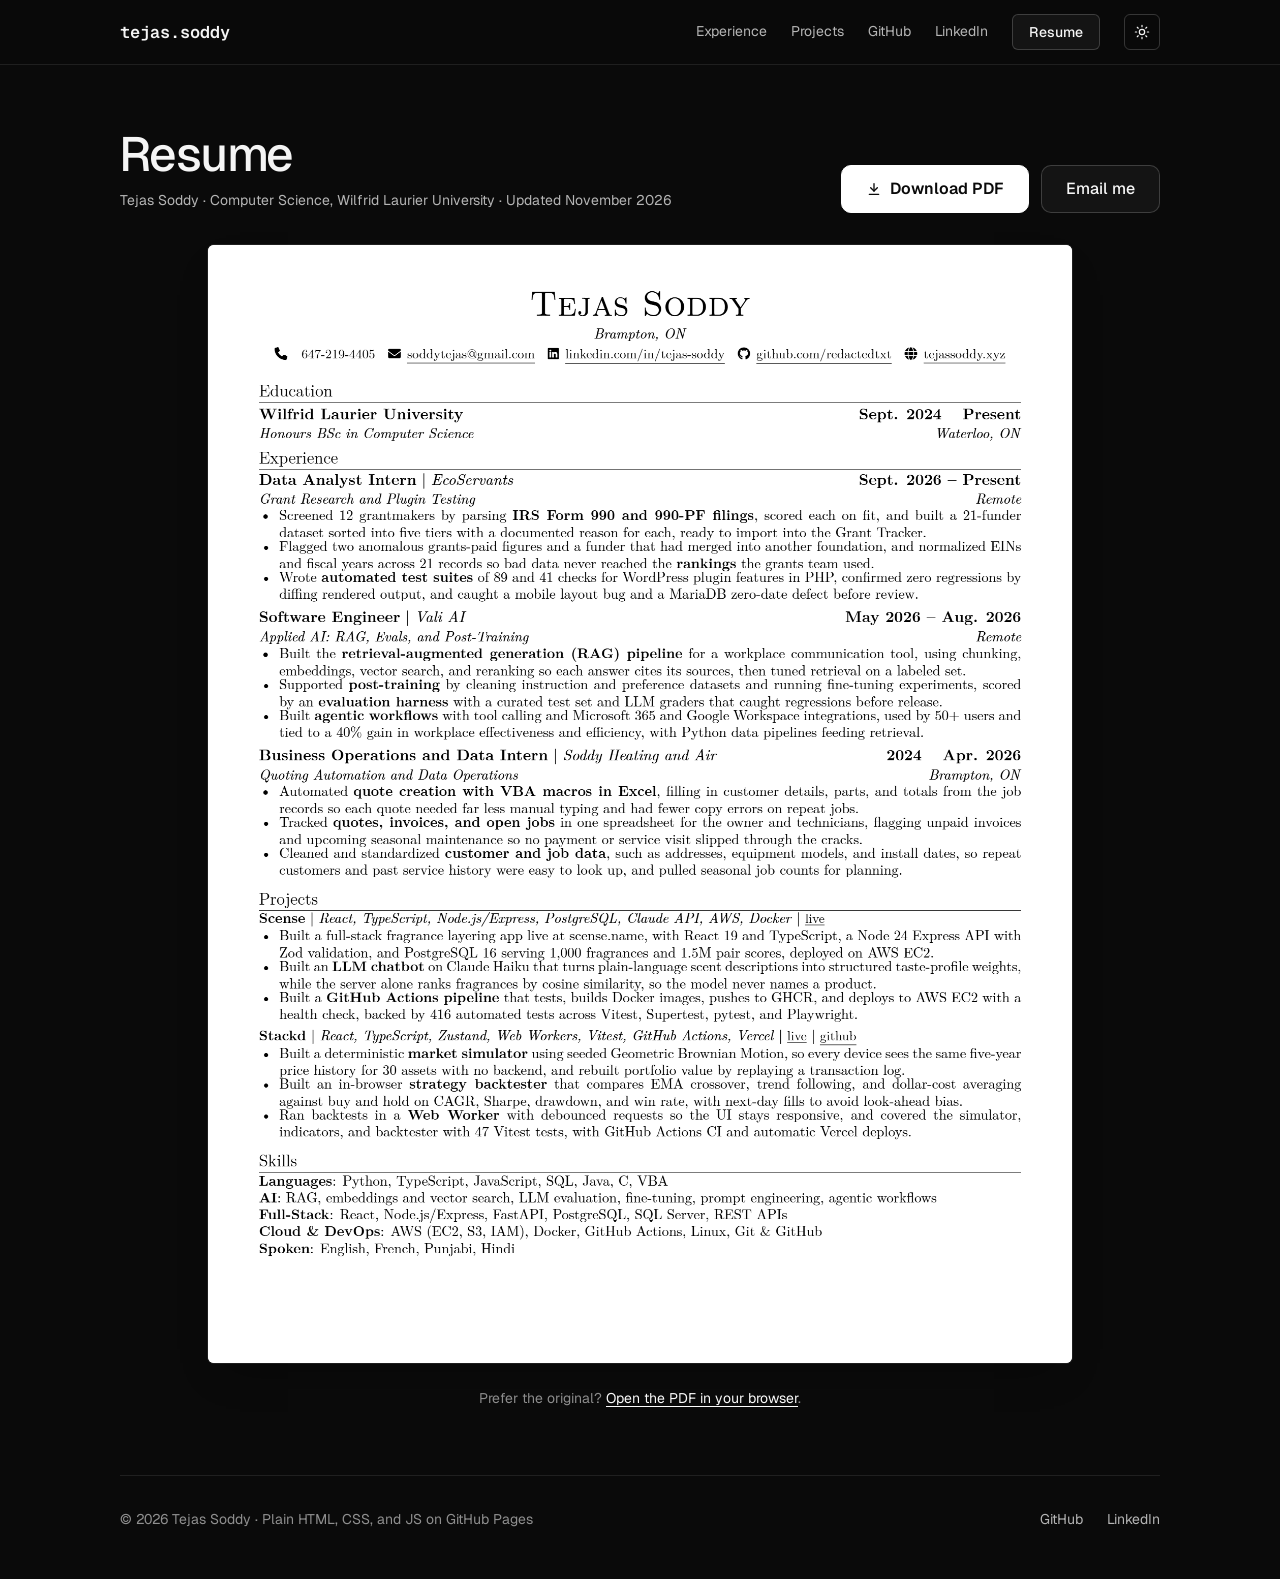
==== resume/index.html @ 7ee111aa "Add /resume page and match the site to the new resume - New /resume page: the resume shown inline on" ====
<!DOCTYPE html>
<html lang="en">
<head>
<meta charset="utf-8">
<meta name="viewport" content="width=device-width, initial-scale=1">
<title>Resume · Tejas Soddy</title>
<meta name="description" content="Resume of Tejas Soddy, Computer Science student at Wilfrid Laurier University. View it here or download the PDF.">
<meta property="og:title" content="Resume · Tejas Soddy">
<meta property="og:description" content="Resume of Tejas Soddy, Computer Science at Wilfrid Laurier University.">
<meta property="og:type" content="website">
<meta property="og:url" content="https://tejassoddy.xyz/resume/">
<link rel="canonical" href="https://tejassoddy.xyz/resume/">
<meta name="theme-color" content="#0a0a0a">
<link rel="icon" href="data:image/svg+xml,%3Csvg xmlns='http://www.w3.org/2000/svg' viewBox='0 0 32 32'%3E%3Crect width='32' height='32' rx='7' fill='%230a0a0a'/%3E%3Ctext x='16' y='21' font-family='monospace' font-weight='700' font-size='13' fill='%23ffffff' text-anchor='middle'%3ETS%3C/text%3E%3Crect x='9' y='24' width='14' height='2' fill='%23ffffff'/%3E%3C/svg%3E">
<script>
  document.documentElement.classList.add("js");
  try { var t = localStorage.getItem("theme"); if (t === "light" || t === "dark") document.documentElement.dataset.theme = t; } catch (e) {}
</script>
<link rel="preconnect" href="https://fonts.googleapis.com">
<link rel="preconnect" href="https://fonts.gstatic.com" crossorigin>
<link rel="stylesheet" href="https://fonts.googleapis.com/css2?family=Geist:wght@300..700&family=Geist+Mono:wght@400..600&display=swap">
<link rel="stylesheet" href="../styles.css?v=10">
</head>
<body>

<header class="nav">
  <div class="wrap nav-inner">
    <a class="wordmark" href="../" aria-label="Tejas Soddy, home">tejas<span>.</span>soddy</a>
    <nav aria-label="Primary">
      <a class="nav-link hide-sm" href="../#experience">Experience</a>
      <a class="nav-link hide-sm" href="../#projects">Projects</a>
      <a class="nav-link" href="https://github.com/redactedtxt" target="_blank" rel="noopener">GitHub</a>
      <a class="nav-link hide-xs" href="https://www.linkedin.com/in/tejas-soddy/" target="_blank" rel="noopener">LinkedIn</a>
      <a class="btn btn-sm" href="./" aria-current="page">Resume</a>
      <button class="theme-toggle" type="button" aria-label="Switch to light theme">
        <svg class="i-sun" viewBox="0 0 24 24" aria-hidden="true"><circle cx="12" cy="12" r="4"/><path d="M12 2v2M12 20v2M4.93 4.93l1.41 1.41M17.66 17.66l1.41 1.41M2 12h2M20 12h2M4.93 19.07l1.41-1.41M17.66 6.34l1.41-1.41"/></svg>
        <svg class="i-moon" viewBox="0 0 24 24" aria-hidden="true"><path d="M21 12.8A9 9 0 1 1 11.2 3a7 7 0 0 0 9.8 9.8z"/></svg>
      </button>
    </nav>
  </div>
</header>

<main class="resume wrap">
  <div class="resume-head">
    <div>
      <h1>Resume</h1>
      <p class="resume-sub">Tejas Soddy · Computer Science, Wilfrid Laurier University · Updated November 2026</p>
    </div>
    <div class="resume-actions">
      <a class="btn btn-primary btn-lg" href="../assets/Tejas_Soddy_Resume.pdf?v=3" download="Tejas_Soddy_Resume.pdf">
        <svg viewBox="0 0 24 24" aria-hidden="true"><path d="M12 4v11"/><path d="M7 10l5 5 5-5"/><path d="M5 20h14"/></svg>
        Download PDF
      </a>
      <a class="btn btn-lg" href="mailto:soddytejas@gmail.com">Email me</a>
    </div>
  </div>

  <!-- The resume, pre-rendered from the PDF (assets/resume-page-1.png) so it shows instantly on
       every device. The PDF's links sit on top as real links, and the full text follows for
       screen readers. To refresh after a new resume, see README.md. -->
  <div class="resume-pages">
    <div class="resume-page">
      <img src="../assets/resume-page-1.png?v=1" width="1700" height="2200" alt="" decoding="async">
      <a class="resume-link" href="mailto:soddytejas@gmail.com" aria-label="Email soddytejas@gmail.com" style="left:23.044%;top:8.869%;width:14.783%;height:1.608%"></a>
      <a class="resume-link" href="https://www.linkedin.com/in/tejas-soddy" target="_blank" rel="noopener" aria-label="LinkedIn: linkedin.com/in/tejas-soddy" style="left:41.349%;top:8.869%;width:18.466%;height:1.608%"></a>
      <a class="resume-link" href="https://github.com/redactedtxt" target="_blank" rel="noopener" aria-label="GitHub: github.com/redactedtxt" style="left:63.475%;top:8.869%;width:15.65%;height:1.608%"></a>
      <a class="resume-link" href="https://tejassoddy.xyz/" target="_blank" rel="noopener" aria-label="Website: tejassoddy.xyz" style="left:82.83%;top:8.869%;width:9.469%;height:1.608%"></a>
      <a class="resume-link" href="https://scense.name/" target="_blank" rel="noopener" aria-label="Scense, live site" style="left:69.097%;top:59.352%;width:2.259%;height:1.608%"></a>
      <a class="resume-link" href="https://stackd-phi.vercel.app/" target="_blank" rel="noopener" aria-label="Stackd, live site" style="left:67.023%;top:69.855%;width:2.259%;height:1.608%"></a>
      <a class="resume-link" href="https://github.com/redactedtxt/stackd" target="_blank" rel="noopener" aria-label="Stackd on GitHub" style="left:70.819%;top:69.855%;width:4.225%;height:1.608%"></a>
    </div>
  </div>

  <div class="sr-only">
    <h2>Tejas Soddy</h2>
    <p>Brampton, ON. 647-219-4405. soddytejas@gmail.com. linkedin.com/in/tejas-soddy. github.com/redactedtxt. tejassoddy.xyz</p>
    <h2>Education</h2>
    <p>Wilfrid Laurier University, Honours BSc in Computer Science, Waterloo, ON. Sept. 2024 to present.</p>
    <h2>Experience</h2>
    <h3>Data Analyst Intern, EcoServants. Grant Research and Plugin Testing. Remote. Sept. 2026 to present.</h3>
    <ul>
      <li>Screened 12 grantmakers by parsing IRS Form 990 and 990-PF filings, scored each on fit, and built a 21-funder dataset sorted into five tiers with a documented reason for each, ready to import into the Grant Tracker.</li>
      <li>Flagged two anomalous grants-paid figures and a funder that had merged into another foundation, and normalized EINs and fiscal years across 21 records so bad data never reached the rankings the grants team used.</li>
      <li>Wrote automated test suites of 89 and 41 checks for WordPress plugin features in PHP, confirmed zero regressions by diffing rendered output, and caught a mobile layout bug and a MariaDB zero-date defect before review.</li>
    </ul>
    <h3>Software Engineer, Vali AI. Applied AI: RAG, Evals, and Post-Training. Remote. May 2026 to Aug. 2026.</h3>
    <ul>
      <li>Built the retrieval-augmented generation (RAG) pipeline for a workplace communication tool, using chunking, embeddings, vector search, and reranking so each answer cites its sources, then tuned retrieval on a labeled set.</li>
      <li>Supported post-training by cleaning instruction and preference datasets and running fine-tuning experiments, scored by an evaluation harness with a curated test set and LLM graders that caught regressions before release.</li>
      <li>Built agentic workflows with tool calling and Microsoft 365 and Google Workspace integrations, used by 50+ users and tied to a 40% gain in workplace effectiveness and efficiency, with Python data pipelines feeding retrieval.</li>
    </ul>
    <h3>Business Operations and Data Intern, Soddy Heating and Air. Quoting Automation and Data Operations. Brampton, ON. 2024 to Apr. 2026.</h3>
    <ul>
      <li>Automated quote creation with VBA macros in Excel, filling in customer details, parts, and totals from the job records so each quote needed far less manual typing and had fewer copy errors on repeat jobs.</li>
      <li>Tracked quotes, invoices, and open jobs in one spreadsheet for the owner and technicians, flagging unpaid invoices and upcoming seasonal maintenance so no payment or service visit slipped through the cracks.</li>
      <li>Cleaned and standardized customer and job data, such as addresses, equipment models, and install dates, so repeat customers and past service history were easy to look up, and pulled seasonal job counts for planning.</li>
    </ul>
    <h2>Projects</h2>
    <h3>Scense: React, TypeScript, Node.js/Express, PostgreSQL, Claude API, AWS, Docker. Live.</h3>
    <ul>
      <li>Built a full-stack fragrance layering app live at scense.name, with React 19 and TypeScript, a Node 24 Express API with Zod validation, and PostgreSQL 16 serving 1,000 fragrances and 1.5M pair scores, deployed on AWS EC2.</li>
      <li>Built an LLM chatbot on Claude Haiku that turns plain-language scent descriptions into structured taste-profile weights, while the server alone ranks fragrances by cosine similarity, so the model never names a product.</li>
      <li>Built a GitHub Actions pipeline that tests, builds Docker images, pushes to GHCR, and deploys to AWS EC2 with a health check, backed by 416 automated tests across Vitest, Supertest, pytest, and Playwright.</li>
    </ul>
    <h3>Stackd: React, TypeScript, Zustand, Web Workers, Vitest, GitHub Actions, Vercel. Live, on GitHub.</h3>
    <ul>
      <li>Built a deterministic market simulator using seeded Geometric Brownian Motion, so every device sees the same five-year price history for 30 assets with no backend, and rebuilt portfolio value by replaying a transaction log.</li>
      <li>Built an in-browser strategy backtester that compares EMA crossover, trend following, and dollar-cost averaging against buy and hold on CAGR, Sharpe, drawdown, and win rate, with next-day fills to avoid look-ahead bias.</li>
      <li>Ran backtests in a Web Worker with debounced requests so the UI stays responsive, and covered the simulator, indicators, and backtester with 47 Vitest tests, with GitHub Actions CI and automatic Vercel deploys.</li>
    </ul>
    <h2>Skills</h2>
    <ul>
      <li>Languages: Python, TypeScript, JavaScript, SQL, Java, C, VBA</li>
      <li>AI: RAG, embeddings and vector search, LLM evaluation, fine-tuning, prompt engineering, agentic workflows</li>
      <li>Full-Stack: React, Node.js/Express, FastAPI, PostgreSQL, SQL Server, REST APIs</li>
      <li>Cloud and DevOps: AWS (EC2, S3, IAM), Docker, GitHub Actions, Linux, Git and GitHub</li>
      <li>Spoken: English, French, Punjabi, Hindi</li>
    </ul>
  </div>

  <p class="resume-foot">Prefer the original? <a href="../assets/Tejas_Soddy_Resume.pdf?v=3" target="_blank" rel="noopener">Open the PDF in your browser</a>.</p>
</main>

<footer class="wrap footer">
  <div class="footer-inner">
    <p>© 2026 Tejas Soddy · Plain HTML, CSS, and JS on GitHub Pages</p>
    <nav aria-label="Elsewhere">
      <a href="https://github.com/redactedtxt" target="_blank" rel="noopener">GitHub</a>
      <a href="https://www.linkedin.com/in/tejas-soddy/" target="_blank" rel="noopener">LinkedIn</a>
    </nav>
  </div>
</footer>

<script src="../script.js?v=6"></script>
</body>
</html>
---- styles.css ----
/* Tejas Soddy · portfolio
   Everything below draws from the tokens in :root. Change a token, not a one-off value.
   Strictly black and white: every color is a neutral gray. The "accent" is full-strength
   ink (white on dark, black on light), so emphasis comes from contrast, not hue.
   Mono is reserved for code-like things: the wordmark, scores, and tech tags. */

/* ================= Tokens ================= */

:root {
  /* Spacing: 4px base */
  --s-1: 0.25rem;   /*  4 */
  --s-2: 0.5rem;    /*  8 */
  --s-3: 0.75rem;   /* 12 */
  --s-4: 1rem;      /* 16 */
  --s-5: 1.5rem;    /* 24 */
  --s-6: 2rem;      /* 32 */
  --s-7: 3rem;      /* 48 */
  --s-8: 4rem;      /* 64 */
  --s-9: 6rem;      /* 96 */

  /* Type scale */
  --t-xs: 0.75rem;
  --t-sm: 0.875rem;
  --t-base: 1rem;
  --t-md: 1.0625rem;
  --t-lg: 1.25rem;
  --t-xl: 1.75rem;
  --t-2xl: clamp(1.875rem, 3.2vw, 2.375rem);
  --t-3xl: clamp(2rem, 4.4vw, 3rem);
  --t-display: clamp(3rem, 7.5vw, 5rem);
  --lh-tight: 1.08;
  --lh-body: 1.7;

  /* Radius. Nested corners follow inner = outer - inset. */
  --r-sm: 0.375rem;   /*  6 */
  --r-md: 0.625rem;   /* 10 */
  --r-lg: 1rem;       /* 16 */
  --card-inset: var(--s-2);                         /* gap between card edge and its image */
  --r-inner: calc(var(--r-lg) - var(--card-inset)); /* 16 - 8 = 8 */

  --font: "Geist", -apple-system, BlinkMacSystemFont, "Segoe UI", sans-serif;
  --mono: "Geist Mono", ui-monospace, "Cascadia Code", Consolas, monospace;
  --ease: cubic-bezier(0.2, 0.7, 0.2, 1);

  /* Color: dark (default). Text pairs are checked against WCAG AA (4.5:1). */
  --bg: #0a0a0a;
  --surface: #141414;
  --surface-2: #1c1c1c;
  --fg: #f5f5f5;
  --muted: #b5b5b5;
  --subtle: #8f8f8f;
  --line: rgba(255, 255, 255, 0.09);
  --line-strong: rgba(255, 255, 255, 0.18);
  --nav-bg: rgba(10, 10, 10, 0.85);
  --skeleton: #1c1c1c;
  --skeleton-hi: #262626;

  --accent: #ffffff;
  --accent-soft: rgba(255, 255, 255, 0.04);
  --accent-line: rgba(255, 255, 255, 0.3);
  --on-accent: #0a0a0a;
  --hover-on-accent: rgba(0, 0, 0, 0.1);   /* darkens the white buttons on hover */
  --ok: #ffffff;                            /* "live" and "copied" use full ink, no hue */
  --ok-soft: rgba(255, 255, 255, 0.06);
  --ok-line: rgba(255, 255, 255, 0.35);
  --copied: #c8c8c8;
  --on-copied: #0a0a0a;
  color-scheme: dark;
}

:root[data-theme="light"] {
  --bg: #fafafa;
  --surface: #ffffff;
  --surface-2: #f0f0f0;
  --fg: #0a0a0a;
  --muted: #474747;
  --subtle: #6b6b6b;
  --line: rgba(0, 0, 0, 0.09);
  --line-strong: rgba(0, 0, 0, 0.2);
  --nav-bg: rgba(250, 250, 250, 0.88);
  --skeleton: #ececec;
  --skeleton-hi: #f6f6f6;

  --accent: #0a0a0a;
  --accent-soft: rgba(0, 0, 0, 0.025);
  --accent-line: rgba(0, 0, 0, 0.3);
  --on-accent: #ffffff;
  --hover-on-accent: rgba(255, 255, 255, 0.16);   /* lightens the black buttons on hover */
  --ok: #0a0a0a;
  --ok-soft: rgba(0, 0, 0, 0.04);
  --ok-line: rgba(0, 0, 0, 0.35);
  --copied: #3d3d3d;
  --on-copied: #ffffff;
  color-scheme: light;
}

/* ================= Base ================= */

* { margin: 0; padding: 0; box-sizing: border-box; }

html { scroll-behavior: smooth; scroll-padding-top: var(--s-8); }

body {
  background: var(--bg);
  color: var(--fg);
  font-family: var(--font);
  font-size: var(--t-base);
  line-height: var(--lh-body);
  -webkit-font-smoothing: antialiased;
  overflow-x: hidden;
}

h1, h2, h3 { font-weight: 500; letter-spacing: -0.03em; line-height: var(--lh-tight); text-wrap: balance; }
p, li, dd { text-wrap: pretty; }

::selection { background: var(--accent); color: var(--on-accent); }

a { color: inherit; }
img { display: block; max-width: 100%; height: auto; }

.wrap { width: 100%; max-width: 68rem; margin: 0 auto; padding: 0 var(--s-5); }

.sr-only { position: absolute; width: 1px; height: 1px; overflow: hidden; clip: rect(0 0 0 0); white-space: nowrap; }

a:focus-visible, button:focus-visible { outline: 2px solid var(--accent); outline-offset: 3px; border-radius: var(--r-sm); }

/* ================= Buttons ================= */

.btn {
  display: inline-flex; align-items: center; justify-content: center; gap: var(--s-2);
  height: 2.75rem; padding: 0 var(--s-5);
  border-radius: var(--r-md);
  border: 1px solid var(--line-strong);
  background: var(--surface);
  color: var(--fg);
  font: 500 var(--t-sm)/1 var(--font);
  text-decoration: none;
  cursor: pointer;
  transition: border-color 0.15s ease, background-color 0.15s ease, color 0.15s ease, transform 0.1s ease;
}
.btn:hover { border-color: var(--accent-line); }
.btn:active { transform: translateY(1px) scale(0.98); }
.btn svg { width: 1rem; height: 1rem; fill: none; stroke: currentColor; stroke-width: 2; stroke-linecap: round; stroke-linejoin: round; }

.btn-primary { background: var(--accent); border-color: var(--accent); color: var(--on-accent); font-weight: 600; }
.btn-primary:hover { border-color: var(--accent); box-shadow: inset 0 0 0 999px var(--hover-on-accent); }

.btn-lg { height: 3rem; font-size: var(--t-base); }
.btn-sm { height: 2.25rem; padding: 0 var(--s-4); border-radius: var(--r-sm); }

/* ================= Nav ================= */

.nav {
  position: sticky; top: 0; z-index: 50;
  background: var(--nav-bg);
  backdrop-filter: blur(14px); -webkit-backdrop-filter: blur(14px);
  border-bottom: 1px solid var(--line);
}

.nav-inner { display: flex; align-items: center; justify-content: space-between; height: 4rem; }

.wordmark { font-family: var(--mono); font-size: var(--t-md); font-weight: 600; text-decoration: none; white-space: nowrap; }
.wordmark span { color: var(--accent); }

.nav nav { display: flex; align-items: center; gap: var(--s-5); }
.nav-link { font-size: var(--t-sm); color: var(--muted); text-decoration: none; transition: color 0.15s ease; }
.nav-link:hover { color: var(--fg); }

.theme-toggle {
  display: grid; place-items: center;
  width: 2.25rem; height: 2.25rem;
  border-radius: var(--r-sm);
  border: 1px solid var(--line-strong);
  background: transparent;
  color: var(--fg);
  cursor: pointer;
  transition: border-color 0.15s ease;
}
.theme-toggle:hover { border-color: var(--accent-line); }
.theme-toggle svg { grid-area: 1 / 1; width: 1rem; height: 1rem; fill: none; stroke: currentColor; stroke-width: 1.8; stroke-linecap: round; transition: transform 0.35s var(--ease), opacity 0.2s ease; }
/* The incoming icon rotates in, so the click visibly registers */
.i-moon { opacity: 0; transform: rotate(-90deg) scale(0.6); }
:root[data-theme="light"] .i-sun { opacity: 0; transform: rotate(90deg) scale(0.6); }
:root[data-theme="light"] .i-moon { opacity: 1; transform: none; }

/* ================= Hero ================= */

.hero {
  display: grid;
  grid-template-columns: minmax(0, 1.1fr) minmax(0, 1fr);
  gap: var(--s-8);
  align-items: center;
  padding-top: var(--s-9);
  padding-bottom: var(--s-9);
}

.hero h1 {
  font-size: var(--t-display);
  letter-spacing: -0.04em;
  line-height: 1;
  margin-left: -0.05em;          /* optical: the T's side bearing makes it look indented */
}

.hero-sub { font-size: var(--t-lg); color: var(--fg); margin-top: var(--s-4); }

.hero-bio { max-width: 34rem; margin-top: var(--s-5); color: var(--muted); font-size: var(--t-md); line-height: 1.8; }

.hero-actions { display: flex; flex-wrap: wrap; gap: var(--s-3); margin-top: var(--s-6); }

/* ---- Fragrance wheel demo ---- */

.wheel-demo { width: 100%; max-width: 26rem; justify-self: end; }

.wheel-head { display: flex; align-items: center; justify-content: space-between; gap: var(--s-4); flex-wrap: wrap; }
.wheel-title { font-size: var(--t-sm); font-weight: 600; }

/* Segmented control for Enhance / Soften */
.seg { display: inline-flex; padding: 3px; gap: 2px; border-radius: var(--r-md); background: var(--surface-2); border: 1px solid var(--line); }
.seg button {
  font: 500 var(--t-sm)/1 var(--font);
  padding: 0.5rem 0.85rem;
  border: 0; border-radius: calc(var(--r-md) - 3px);   /* inner = outer - padding */
  background: transparent; color: var(--muted);
  cursor: pointer;
  transition: background-color 0.15s ease, color 0.15s ease;
}
.seg button:hover { color: var(--fg); }
.seg button[aria-pressed="true"] { background: var(--surface); color: var(--fg); box-shadow: 0 1px 2px rgba(0, 0, 0, 0.25); }

.wheel { display: block; width: 100%; height: auto; margin-top: var(--s-3); overflow: visible; }
.wheel .seg-g { cursor: pointer; outline: none; }
.wheel .track { fill: var(--surface-2); }
.wheel .heat { fill: var(--accent); transition: fill-opacity 0.3s ease; }
.wheel .label { fill: var(--fg); font: 500 13px var(--font); pointer-events: none; transition: fill 0.2s ease; }
.wheel .seg-g.base .heat { fill: var(--fg); fill-opacity: 1 !important; }
.wheel .seg-g.base .label { fill: var(--bg); font-weight: 600; }
/* Labels flip to the opposite ink once a segment gets dark or light enough (see script.js) */
.wheel .seg-g.hi .label, .wheel .seg-g.mid .label { fill: var(--on-accent); }
:root[data-theme="light"] .wheel .seg-g.mid .label { fill: var(--fg); }
.wheel .seg-g:hover .track { fill: var(--line-strong); }
.wheel .seg-g:focus-visible .outline { stroke: var(--accent); stroke-width: 3; }
.wheel .outline { fill: none; stroke: transparent; }

.wheel .hub { fill: var(--bg); }
.wheel .hub-mode { fill: var(--subtle); font: 500 13px var(--font); text-transform: uppercase; letter-spacing: 0.08em; }
.wheel .hub-name { fill: var(--fg); font: 600 22px var(--font); letter-spacing: -0.02em; }

.partners-wrap { margin-top: var(--s-4); }
.partners-label { font-size: var(--t-xs); font-weight: 600; color: var(--subtle); }
.partners { list-style: none; display: grid; grid-template-columns: repeat(2, minmax(0, 1fr)); gap: var(--s-1) var(--s-5); margin-top: var(--s-2); }
.partners li { display: flex; justify-content: space-between; gap: var(--s-3); font-size: var(--t-sm); padding: 0.3rem 0; border-bottom: 1px solid var(--line); }
.partners .score { font-family: var(--mono); font-variant-numeric: tabular-nums; color: var(--accent); }

.wheel-demo figcaption { margin-top: var(--s-4); font-size: var(--t-sm); color: var(--muted); line-height: var(--lh-body); }
.wheel-demo figcaption strong { color: var(--fg); font-weight: 600; }
.wheel-demo figcaption a { color: var(--accent); text-underline-offset: 3px; }
.wheel-noscript { margin-top: var(--s-3); font-size: var(--t-sm); color: var(--muted); }

/* ================= Sections ================= */

.experience, .projects, .toolkit { padding-top: var(--s-9); }
.contact { padding-top: var(--s-9); padding-bottom: var(--s-9); }

.section-title {
  font-size: var(--t-3xl);
  max-width: 42rem;
  margin-bottom: var(--s-7);
  margin-left: -0.03em;
}

/* ================= Cards ================= */

.card {
  border: 1px solid var(--line);
  border-radius: var(--r-lg);
  background: var(--surface);
  padding: var(--card-inset);
  display: flex; flex-direction: column;
  transition: border-color 0.2s ease;
}
.card:hover { border-color: var(--line-strong); }

/* Images sit inset in the card, with concentric corners */
.media {
  display: block;
  border-radius: var(--r-inner);
  overflow: hidden;
  aspect-ratio: 16 / 10;
  background: var(--skeleton);
}
.media img { width: 100%; height: 100%; object-fit: cover; object-position: top center; }

/* Loading state: a soft shimmer until the image arrives, then a quick fade in */
.js .media img { opacity: 0; transition: opacity 0.35s ease; }
.js .media.is-loaded img { opacity: 1; }
.js .media:not(.is-loaded) {
  background: linear-gradient(100deg, var(--skeleton) 30%, var(--skeleton-hi) 50%, var(--skeleton) 70%) 0 0 / 300% 100%;
  animation: shimmer 1.4s linear infinite;
}
@keyframes shimmer { to { background-position: -150% 0; } }

.card-body { display: flex; flex-direction: column; flex: 1; padding: var(--s-5) var(--s-4) var(--s-4); }

.badges { display: flex; gap: var(--s-2); }
.badge {
  display: inline-flex; align-items: center; gap: 0.35rem;
  font-size: var(--t-xs); font-weight: 500;
  padding: 0.2rem 0.55rem;
  border: 1px solid var(--line-strong);
  border-radius: var(--r-sm);
  color: var(--muted);
}
.badge-live { color: var(--ok); border-color: var(--ok-line); background: var(--ok-soft); }
.badge-live .dot { width: 0.4rem; height: 0.4rem; border-radius: 50%; background: currentColor; }

.card h3 { font-size: var(--t-xl); margin-top: var(--s-3); }

.desc { color: var(--muted); margin-top: var(--s-3); max-width: 36rem; }

.role { color: var(--muted); margin-top: var(--s-3); font-size: var(--t-sm); line-height: var(--lh-body); max-width: 36rem; }
.role strong { color: var(--fg); font-weight: 600; }

.tags { list-style: none; display: flex; flex-wrap: wrap; gap: var(--s-1) var(--s-2); margin-top: var(--s-4); }
.tags li {
  font-family: var(--mono); font-size: var(--t-xs);
  font-variant-numeric: tabular-nums;
  padding: 0.15rem 0.5rem;
  border-radius: var(--r-sm);
  color: var(--muted);
  background: var(--surface-2);
}

.links { display: flex; gap: var(--s-5); margin-top: auto; padding-top: var(--s-5); }
.links a {
  display: inline-flex; align-items: baseline; gap: 0.2rem;
  font-size: var(--t-sm); font-weight: 500;
  color: var(--accent);
  text-decoration: none;
}
.links a span { display: inline-block; transition: transform 0.15s ease; }
.links a:hover { text-decoration: underline; text-underline-offset: 4px; }
.links a:hover span { transform: translate(2px, -2px); }

/* ---- Featured: the biggest thing on the page ---- */

.featured { margin-bottom: var(--s-5); }
.featured .media { aspect-ratio: 16 / 8; }
.featured .media img { object-position: 50% 20%; }
.featured h3 { font-size: var(--t-2xl); }

.featured-body {
  display: grid;
  grid-template-columns: minmax(0, 1.05fr) minmax(0, 1fr);
  gap: var(--s-7);
  padding: var(--s-6) var(--s-5) var(--s-5);
}
.featured-main { display: flex; flex-direction: column; }
.featured-main .links { margin-top: 0; }

.points { list-style: none; display: grid; gap: var(--s-5); align-content: start; padding-top: var(--s-1); }
.points li { color: var(--muted); font-size: var(--t-sm); line-height: var(--lh-body); }
.points strong { display: block; margin-bottom: var(--s-1); color: var(--fg); font-size: var(--t-base); font-weight: 600; }

.grid { display: grid; grid-template-columns: repeat(2, minmax(0, 1fr)); gap: var(--s-5); }

/* ================= Experience ================= */
/* A dated list, not cards: dates in a narrow left column, the role on the right */

.roles { list-style: none; display: grid; gap: var(--s-7); }
.role-item { display: grid; grid-template-columns: 11rem minmax(0, 1fr); gap: var(--s-6); }
.role-when { font-size: var(--t-sm); color: var(--subtle); font-variant-numeric: tabular-nums; padding-top: 0.35rem; }
.role-main h3 { font-size: var(--t-xl); }
.role-org { color: var(--muted); font-weight: 400; }
.role-where { margin-top: var(--s-1); font-size: var(--t-sm); color: var(--subtle); }
.role-points { list-style: disc; margin-top: var(--s-4); padding-left: 1.1rem; display: grid; gap: var(--s-2); max-width: 46rem; }
.role-points li { color: var(--muted); line-height: var(--lh-body); }
.role-points li::marker { color: var(--subtle); }
.meta { margin-top: var(--s-4); font: 400 var(--t-xs)/1.6 var(--mono); color: var(--subtle); }

/* ================= Toolkit ================= */

.skills { display: grid; grid-template-columns: repeat(3, minmax(0, 1fr)); gap: var(--s-6) var(--s-7); }
.skills dt { font-size: var(--t-sm); font-weight: 600; color: var(--fg); }
.skills dd { margin-top: var(--s-2); color: var(--muted); font-size: var(--t-sm); line-height: var(--lh-body); }

/* ================= Contact ================= */

.contact-card {
  border: 1px solid var(--accent-line);
  border-radius: var(--r-lg);
  background: linear-gradient(180deg, var(--accent-soft), transparent 70%), var(--surface);
  padding: var(--s-8) var(--s-7);
}
.contact .section-title { margin-bottom: 0; }
.contact-sub { margin-top: var(--s-4); max-width: 38rem; color: var(--muted); font-size: var(--t-md); }
.contact-actions { display: flex; flex-wrap: wrap; gap: var(--s-3); margin-top: var(--s-6); }

/* Email split button: the address is a mailto link, the icon on its right copies it.
   Both halves share the primary styling so it reads as one button. */
.email-btn {
  display: inline-flex; align-items: stretch;
  height: 3rem;
  border-radius: var(--r-md);
  background: var(--accent);
  color: var(--on-accent);
}
.email-main, .email-copy {
  display: inline-flex; align-items: center; justify-content: center;
  color: inherit; background: transparent; border: 0;
  font: 600 var(--t-base)/1 var(--font);
  text-decoration: none;
  cursor: pointer;
  transition: background-color 0.15s ease, transform 0.1s ease;
}
.email-main { padding: 0 var(--s-5); border-radius: var(--r-md) 0 0 var(--r-md); }
.email-copy {
  position: relative;
  width: 3rem;
  border-left: 1px solid color-mix(in srgb, var(--on-accent) 22%, transparent);
  border-radius: 0 var(--r-md) var(--r-md) 0;
}
.email-main:hover, .email-copy:hover { background: var(--hover-on-accent); }
.email-main:active, .email-copy:active { transform: translateY(1px); }
.email-copy svg { width: 1.1rem; height: 1.1rem; fill: none; stroke: currentColor; stroke-width: 2; stroke-linecap: round; stroke-linejoin: round; }
.email-copy .i-check { display: none; }

/* Tooltip: "Copy" on hover or focus, "Copied" in green after a click */
.tip {
  position: absolute; bottom: calc(100% + var(--s-2)); left: 50%;
  transform: translate(-50%, 4px);
  padding: 0.3rem 0.55rem;
  border-radius: var(--r-sm);
  background: var(--fg); color: var(--bg);
  font: 500 var(--t-xs)/1 var(--font);
  white-space: nowrap;
  pointer-events: none;
  opacity: 0;
  transition: opacity 0.15s ease, transform 0.15s ease;
}
.email-copy:hover .tip, .email-copy:focus-visible .tip, .email-copy.copied .tip { opacity: 1; transform: translate(-50%, 0); }

.email-copy.copied { background: var(--copied); color: var(--on-copied); }
.email-copy.copied .tip { background: var(--copied); color: var(--on-copied); }
.email-copy.copied .i-copy { display: none; }
.email-copy.copied .i-check { display: block; animation: pop 0.3s var(--ease); }
@keyframes pop { from { transform: scale(0.4); opacity: 0; } to { transform: none; opacity: 1; } }

/* ================= Resume page ================= */

.resume { padding-top: var(--s-8); padding-bottom: var(--s-8); }
.resume-head { display: flex; align-items: flex-end; justify-content: space-between; gap: var(--s-5); flex-wrap: wrap; }
.resume h1 { font-size: var(--t-3xl); margin-left: -0.03em; }
.resume-sub { margin-top: var(--s-2); color: var(--muted); font-size: var(--t-sm); }
.resume-actions { display: flex; flex-wrap: wrap; gap: var(--s-3); }

/* The pages: white paper in both themes, like a printed sheet */
.resume-pages { position: relative; max-width: 54rem; margin: var(--s-6) auto 0; display: grid; gap: var(--s-5); }
.resume-page {
  position: relative;
  background: #ffffff;
  border-radius: var(--r-sm);
  overflow: hidden;
  box-shadow: 0 0 0 1px var(--line), 0 18px 40px -18px rgba(0, 0, 0, 0.45);
}
.resume-page img { display: block; width: 100%; height: auto; }
/* Link areas copied from the PDF, positioned in % so they track the image at any size */
.resume-link { position: absolute; border-radius: 2px; }
.resume-link:hover { background: rgba(0, 0, 0, 0.07); }
.resume-link:focus-visible { outline: 2px solid #0a0a0a; outline-offset: 2px; }
.resume-foot a { color: var(--accent); text-underline-offset: 3px; }
.resume-foot { max-width: 54rem; margin: var(--s-5) auto 0; text-align: center; color: var(--subtle); font-size: var(--t-sm); }

@media (max-width: 640px) {
  .resume { padding-top: var(--s-6); padding-bottom: var(--s-6); }
  .resume-actions { width: 100%; }
  .resume-actions .btn { flex: 1 1 auto; }
  .resume-pages { margin-top: var(--s-5); }
}

/* ================= Footer ================= */

.footer { font-size: var(--t-sm); color: var(--subtle); font-variant-numeric: tabular-nums; }
.footer-inner {
  display: flex; justify-content: space-between; align-items: center; flex-wrap: wrap; gap: var(--s-4);
  padding-top: var(--s-6); padding-bottom: var(--s-7);
  border-top: 1px solid var(--line);   /* on the inner box, so the line matches the content width */
}
.footer nav { display: flex; gap: var(--s-5); }
.footer a { color: var(--muted); text-decoration: none; }
.footer a:hover { color: var(--fg); }

/* ================= Motion preferences ================= */

@media (prefers-reduced-motion: reduce) {
  html { scroll-behavior: auto; }
  *, *::before, *::after { animation-duration: 0.01ms !important; animation-iteration-count: 1 !important; transition-duration: 0.01ms !important; }
}

/* ================= Responsive ================= */

@media (max-width: 960px) {
  .hero { grid-template-columns: 1fr; gap: var(--s-7); padding-top: var(--s-8); padding-bottom: var(--s-8); }
  .wheel-demo { justify-self: start; }
  .featured-body { grid-template-columns: 1fr; gap: var(--s-6); }
  .skills { grid-template-columns: repeat(2, minmax(0, 1fr)); }
}

@media (max-width: 640px) {
  .wrap { padding: 0 var(--s-4); }
  .nav-inner { height: 3.5rem; }
  .wordmark { font-size: var(--t-base); }
  .nav nav { gap: var(--s-4); }
  .hide-sm { display: none; }
  .hero { padding-top: var(--s-7); padding-bottom: var(--s-7); }
  .hero-sub { font-size: var(--t-md); }
  .hero-bio { font-size: var(--t-base); }
  .hero-actions .btn, .contact-actions .btn, .email-btn { flex: 1 1 auto; }
  .email-main { flex: 1; }
  .wheel-demo { justify-self: stretch; max-width: none; }
  .wheel .label { font-size: 15.5px; }
  .experience, .projects, .toolkit { padding-top: var(--s-8); }
  .role-item { grid-template-columns: 1fr; gap: var(--s-2); }
  .role-org { display: block; margin-top: var(--s-1); font-size: var(--t-lg); }
  .role-org .sep { display: none; }
  .contact { padding-top: var(--s-8); padding-bottom: var(--s-8); }
  .section-title { margin-bottom: var(--s-6); }
  .grid { grid-template-columns: 1fr; }
  .featured .media { aspect-ratio: 4 / 3; }
  .featured-body, .card-body { padding: var(--s-5) var(--s-3) var(--s-3); }
  .skills { grid-template-columns: 1fr; gap: var(--s-5); }
  .contact-card { padding: var(--s-6) var(--s-5); }
}

@media (max-width: 400px) {
  .hide-xs { display: none; }
}
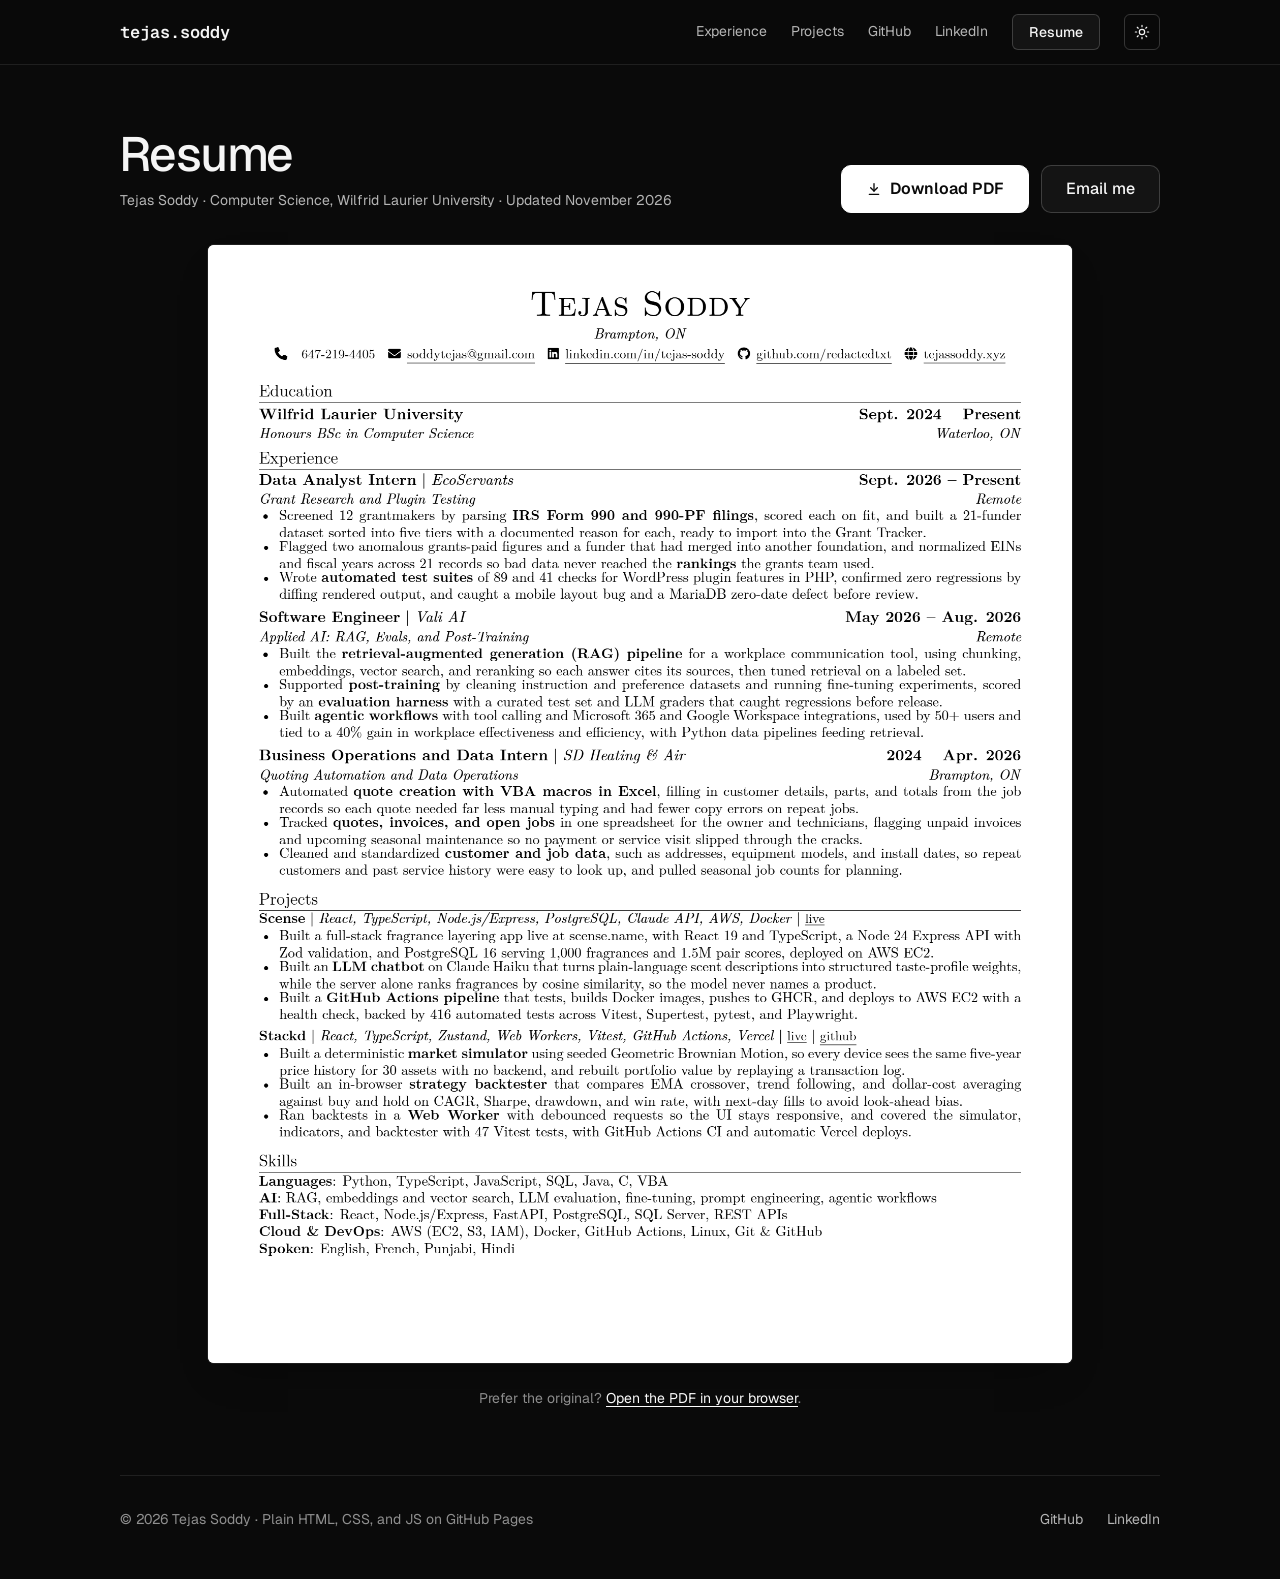
==== commit 4eb1e18d: "Update resume: rename SD Heating & Air Swap in the latest resume PDF, re-render the /resume page ima" ====
--- a/resume/index.html
+++ b/resume/index.html
@@ -47,7 +47,7 @@
       <p class="resume-sub">Tejas Soddy · Computer Science, Wilfrid Laurier University · Updated November 2026</p>
     </div>
     <div class="resume-actions">
-      <a class="btn btn-primary btn-lg" href="../assets/Tejas_Soddy_Resume.pdf?v=3" download="Tejas_Soddy_Resume.pdf">
+      <a class="btn btn-primary btn-lg" href="../assets/Tejas_Soddy_Resume.pdf?v=4" download="Tejas_Soddy_Resume.pdf">
         <svg viewBox="0 0 24 24" aria-hidden="true"><path d="M12 4v11"/><path d="M7 10l5 5 5-5"/><path d="M5 20h14"/></svg>
         Download PDF
       </a>
@@ -60,7 +60,7 @@
        screen readers. To refresh after a new resume, see README.md. -->
   <div class="resume-pages">
     <div class="resume-page">
-      <img src="../assets/resume-page-1.png?v=1" width="1700" height="2200" alt="" decoding="async">
+      <img src="../assets/resume-page-1.png?v=2" width="1700" height="2200" alt="" decoding="async">
       <a class="resume-link" href="mailto:soddytejas@gmail.com" aria-label="Email soddytejas@gmail.com" style="left:23.044%;top:8.869%;width:14.783%;height:1.608%"></a>
       <a class="resume-link" href="https://www.linkedin.com/in/tejas-soddy" target="_blank" rel="noopener" aria-label="LinkedIn: linkedin.com/in/tejas-soddy" style="left:41.349%;top:8.869%;width:18.466%;height:1.608%"></a>
       <a class="resume-link" href="https://github.com/redactedtxt" target="_blank" rel="noopener" aria-label="GitHub: github.com/redactedtxt" style="left:63.475%;top:8.869%;width:15.65%;height:1.608%"></a>
@@ -89,7 +89,7 @@
       <li>Supported post-training by cleaning instruction and preference datasets and running fine-tuning experiments, scored by an evaluation harness with a curated test set and LLM graders that caught regressions before release.</li>
       <li>Built agentic workflows with tool calling and Microsoft 365 and Google Workspace integrations, used by 50+ users and tied to a 40% gain in workplace effectiveness and efficiency, with Python data pipelines feeding retrieval.</li>
     </ul>
-    <h3>Business Operations and Data Intern, Soddy Heating and Air. Quoting Automation and Data Operations. Brampton, ON. 2024 to Apr. 2026.</h3>
+    <h3>Business Operations and Data Intern, SD Heating &amp; Air. Quoting Automation and Data Operations. Brampton, ON. 2024 to Apr. 2026.</h3>
     <ul>
       <li>Automated quote creation with VBA macros in Excel, filling in customer details, parts, and totals from the job records so each quote needed far less manual typing and had fewer copy errors on repeat jobs.</li>
       <li>Tracked quotes, invoices, and open jobs in one spreadsheet for the owner and technicians, flagging unpaid invoices and upcoming seasonal maintenance so no payment or service visit slipped through the cracks.</li>
@@ -118,7 +118,7 @@
     </ul>
   </div>
 
-  <p class="resume-foot">Prefer the original? <a href="../assets/Tejas_Soddy_Resume.pdf?v=3" target="_blank" rel="noopener">Open the PDF in your browser</a>.</p>
+  <p class="resume-foot">Prefer the original? <a href="../assets/Tejas_Soddy_Resume.pdf?v=4" target="_blank" rel="noopener">Open the PDF in your browser</a>.</p>
 </main>
 
 <footer class="wrap footer">
